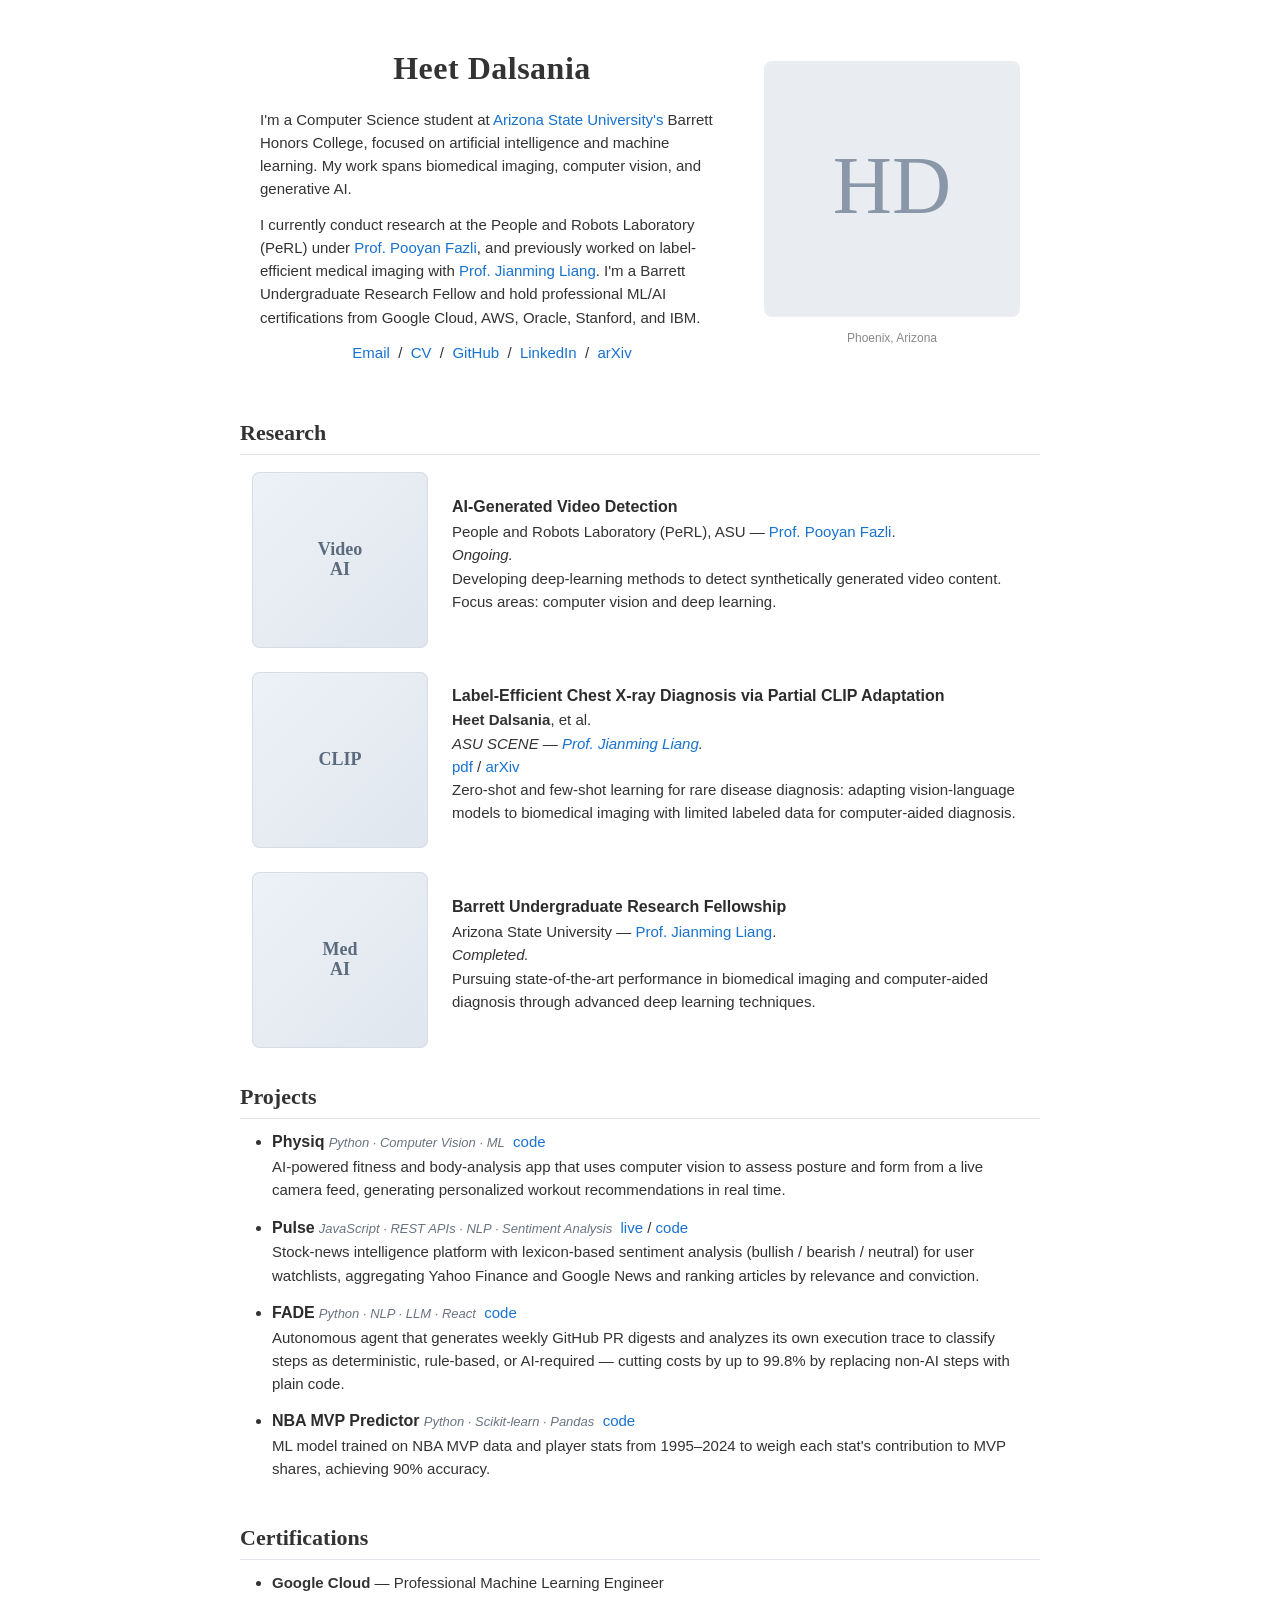
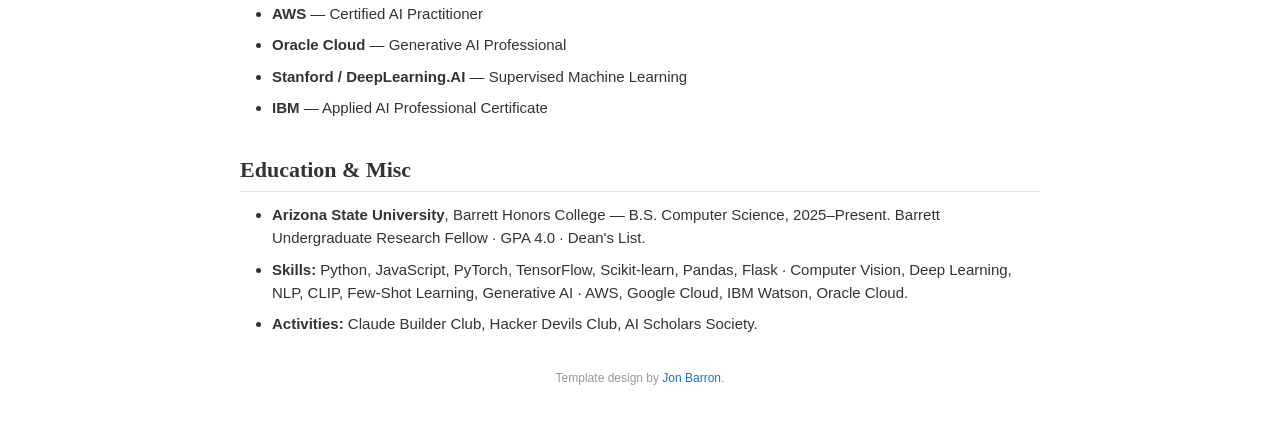
==== index.html @ e0c61b20 "Trim zero-/few-shot learning from PeRL focus areas" ====
<!DOCTYPE html>
<html lang="en">
<head>
  <meta charset="utf-8">
  <meta name="viewport" content="width=device-width, initial-scale=1">
  <title>Heet Dalsania</title>
  <meta name="description" content="Heet Dalsania — Computer Science student and AI researcher at Arizona State University (Barrett Honors College).">
  <link rel="stylesheet" href="stylesheet.css">
</head>

<body>
<table style="width:100%; max-width:800px; border:0px; border-spacing:0px; border-collapse:separate; margin-right:auto; margin-left:auto;"><tbody>
  <tr style="padding:0px">
    <td style="padding:0px">

      <table style="width:100%; border:0px; border-spacing:0px; border-collapse:separate; margin-right:auto; margin-left:auto;"><tbody>
        <tr style="padding:0px">

          <td style="padding:2.5%; width:63%; vertical-align:middle">
            <p class="name" style="text-align: center;">Heet Dalsania</p>
            <p>I'm a Computer Science student at
              <a href="https://www.asu.edu/">Arizona State University's</a> Barrett Honors College,
              focused on artificial intelligence and machine learning. My work spans biomedical
              imaging, computer vision, and generative AI.</p>
            <p>I currently conduct research at the People and Robots Laboratory (PeRL) under
              <a href="https://pooyanfazli.com/index.html">Prof. Pooyan Fazli</a>,
              and previously worked on label-efficient medical imaging with
              <a href="https://search.asu.edu/profile/1310161">Prof. Jianming Liang</a>. I'm a Barrett
              Undergraduate Research Fellow and hold professional ML/AI certifications from Google
              Cloud, AWS, Oracle, Stanford, and IBM.</p>
            <p style="text-align:center">
              <a href="mailto:heet.dalsania@gmail.com">Email</a> &nbsp;/&nbsp;
              <a href="Resume 3.2 copy.pdf">CV</a> &nbsp;/&nbsp;
              <a href="https://github.com/heetdalsania">GitHub</a> &nbsp;/&nbsp;
              <a href="https://www.linkedin.com/in/heet-dalsania-b37999283/">LinkedIn</a> &nbsp;/&nbsp;
              <a href="https://arxiv.org/search/eess?searchtype=author&amp;query=Dalsania,+H+N">arXiv</a>
            </p>
          </td>

          <td style="padding:2.5%; width:40%; max-width:40%">
            <a href="profile.jpg">
              <img style="width:100%; max-width:100%; border-radius:8px;" alt="Heet Dalsania"
                   src="profile.jpg"
                   onerror="this.onerror=null;this.src='data:image/svg+xml;utf8,&lt;svg xmlns=%22http://www.w3.org/2000/svg%22 width=%22300%22 height=%22300%22&gt;&lt;rect width=%22100%25%22 height=%22100%25%22 fill=%22%23e9edf2%22/&gt;&lt;text x=%2250%25%22 y=%2252%25%22 font-size=%2296%22 fill=%22%238a97a8%22 font-family=%22Georgia,serif%22 text-anchor=%22middle%22 dominant-baseline=%22middle%22&gt;HD&lt;/text&gt;&lt;/svg&gt;';">
            </a>
            <p style="text-align:center; font-size:12px; color:#888; margin-top:6px;">Phoenix, Arizona</p>
          </td>

        </tr>
      </tbody></table>

      <!-- ===================== RESEARCH ===================== -->
      <table style="width:100%; border:0px; border-spacing:0px; border-collapse:separate; margin-right:auto; margin-left:auto;"><tbody>
        <tr><td style="padding:20px 0px 5px 0px"><heading>Research</heading></td></tr>
      </tbody></table>

      <table style="width:100%; border:0px; border-spacing:0px; border-collapse:separate; margin-right:auto; margin-left:auto;"><tbody>

        <tr>
          <td style="padding:12px; width:25%; vertical-align:middle">
            <div class="thumb">Video<br>AI</div>
          </td>
          <td style="padding:12px; width:75%; vertical-align:middle">
            <papertitle>AI-Generated Video Detection</papertitle>
            <br>
            People and Robots Laboratory (PeRL), ASU —
            <a href="https://pooyanfazli.com/index.html">Prof. Pooyan Fazli</a>.
            <br>
            <em>Ongoing.</em>
            <p>Developing deep-learning methods to detect synthetically generated video content.
              Focus areas: computer vision and deep learning.</p>
          </td>
        </tr>

        <tr>
          <td style="padding:12px; width:25%; vertical-align:middle">
            <div class="thumb">CLIP</div>
          </td>
          <td style="padding:12px; width:75%; vertical-align:middle">
            <a href="https://arxiv.org/abs/2507.07254"><papertitle>Label-Efficient Chest X-ray Diagnosis via Partial CLIP Adaptation</papertitle></a>
            <br>
            <strong>Heet Dalsania</strong>, et al.
            <br>
            <em>ASU SCENE — <a href="https://search.asu.edu/profile/1310161">Prof. Jianming Liang</a>.</em>
            <br>
            <a href="https://arxiv.org/pdf/2507.07254">pdf</a> /
            <a href="https://arxiv.org/abs/2507.07254">arXiv</a>
            <p>Zero-shot and few-shot learning for rare disease diagnosis: adapting vision-language
              models to biomedical imaging with limited labeled data for computer-aided diagnosis.</p>
          </td>
        </tr>

        <tr>
          <td style="padding:12px; width:25%; vertical-align:middle">
            <div class="thumb">Med<br>AI</div>
          </td>
          <td style="padding:12px; width:75%; vertical-align:middle">
            <papertitle>Barrett Undergraduate Research Fellowship</papertitle>
            <br>
            Arizona State University —
            <a href="https://search.asu.edu/profile/1310161">Prof. Jianming Liang</a>.
            <br>
            <em>Completed.</em>
            <p>Pursuing state-of-the-art performance in biomedical imaging and computer-aided
              diagnosis through advanced deep learning techniques.</p>
          </td>
        </tr>

      </tbody></table>

      <!-- ===================== PROJECTS ===================== -->
      <table style="width:100%; border:0px; border-spacing:0px; border-collapse:separate; margin-right:auto; margin-left:auto;"><tbody>
        <tr><td style="padding:20px 0px 5px 0px"><heading>Projects</heading></td></tr>
      </tbody></table>

      <table style="width:100%; border:0px; border-spacing:0px; border-collapse:separate; margin-right:auto; margin-left:auto;"><tbody>
        <tr><td style="padding:6px 12px">
          <ul class="projects">
            <li>
              <a href="https://github.com/heetdalsania/physiq"><papertitle>Physiq</papertitle></a>
              <span class="stack">Python · Computer Vision · ML</span>
              &nbsp;<a href="https://github.com/heetdalsania/physiq">code</a>
              <br>AI-powered fitness and body-analysis app that uses computer vision to assess posture
              and form from a live camera feed, generating personalized workout recommendations in real time.
            </li>
            <li>
              <a href="https://nxttixor.vercel.app/"><papertitle>Pulse</papertitle></a>
              <span class="stack">JavaScript · REST APIs · NLP · Sentiment Analysis</span>
              &nbsp;<a href="https://nxttixor.vercel.app/">live</a> / <a href="https://github.com/heetdalsania/StockNewsWeb">code</a>
              <br>Stock-news intelligence platform with lexicon-based sentiment analysis (bullish / bearish /
              neutral) for user watchlists, aggregating Yahoo Finance and Google News and ranking articles
              by relevance and conviction.
            </li>
            <li>
              <a href="https://github.com/heetdalsania/FADE"><papertitle>FADE</papertitle></a>
              <span class="stack">Python · NLP · LLM · React</span>
              &nbsp;<a href="https://github.com/heetdalsania/FADE">code</a>
              <br>Autonomous agent that generates weekly GitHub PR digests and analyzes its own execution
              trace to classify steps as deterministic, rule-based, or AI-required — cutting costs by up to
              99.8% by replacing non-AI steps with plain code.
            </li>
            <li>
              <a href="https://github.com/heetdalsania/ML-MVP-Prediction"><papertitle>NBA MVP Predictor</papertitle></a>
              <span class="stack">Python · Scikit-learn · Pandas</span>
              &nbsp;<a href="https://github.com/heetdalsania/ML-MVP-Prediction">code</a>
              <br>ML model trained on NBA MVP data and player stats from 1995–2024 to weigh each stat's
              contribution to MVP shares, achieving 90% accuracy.
            </li>
          </ul>
        </td></tr>
      </tbody></table>

      <!-- ===================== CERTIFICATIONS ===================== -->
      <table style="width:100%; border:0px; border-spacing:0px; border-collapse:separate; margin-right:auto; margin-left:auto;"><tbody>
        <tr><td style="padding:20px 0px 5px 0px"><heading>Certifications</heading></td></tr>
      </tbody></table>

      <table style="width:100%; border:0px; border-spacing:0px; border-collapse:separate; margin-right:auto; margin-left:auto;"><tbody>
        <tr><td style="padding:6px 12px">
          <ul>
            <li><strong>Google Cloud</strong> — Professional Machine Learning Engineer</li>
            <li><strong>AWS</strong> — Certified AI Practitioner</li>
            <li><strong>Oracle Cloud</strong> — Generative AI Professional</li>
            <li><strong>Stanford / DeepLearning.AI</strong> — Supervised Machine Learning</li>
            <li><strong>IBM</strong> — Applied AI Professional Certificate</li>
          </ul>
        </td></tr>
      </tbody></table>

      <!-- ===================== MISC ===================== -->
      <table style="width:100%; border:0px; border-spacing:0px; border-collapse:separate; margin-right:auto; margin-left:auto;"><tbody>
        <tr><td style="padding:20px 0px 5px 0px"><heading>Education &amp; Misc</heading></td></tr>
      </tbody></table>

      <table style="width:100%; border:0px; border-spacing:0px; border-collapse:separate; margin-right:auto; margin-left:auto;"><tbody>
        <tr><td style="padding:6px 12px">
          <ul>
            <li><strong>Arizona State University</strong>, Barrett Honors College — B.S. Computer Science, 2025–Present.
              Barrett Undergraduate Research Fellow · GPA 4.0 · Dean's List.</li>
            <li><strong>Skills:</strong> Python, JavaScript, PyTorch, TensorFlow, Scikit-learn, Pandas,
              Flask · Computer Vision, Deep Learning, NLP, CLIP, Few-Shot Learning, Generative AI ·
              AWS, Google Cloud, IBM Watson, Oracle Cloud.</li>
            <li><strong>Activities:</strong> Claude Builder Club, Hacker Devils Club, AI Scholars Society.</li>
          </ul>
        </td></tr>
      </tbody></table>

      <table style="width:100%; border:0px; border-spacing:0px; border-collapse:separate; margin-right:auto; margin-left:auto;"><tbody>
        <tr><td style="padding:20px 0px; text-align:center; font-size:12px; color:#999;">
          Template design by <a href="https://jonbarron.info/">Jon Barron</a>.
        </td></tr>
      </tbody></table>

    </td>
  </tr>
</tbody></table>
</body>
</html>
---- stylesheet.css ----
body {
  color: #333;
  font-family: 'Lato', 'Helvetica Neue', Helvetica, Arial, sans-serif;
  font-size: 15px;
  line-height: 1.55;
  background-color: #ffffff;
  margin: 24px 12px;
}

a {
  color: #1772d0;
  text-decoration: none;
}
a:hover,
a:focus {
  color: #f09228;
  text-decoration: none;
}

p { margin: 0 0 12px 0; }

.name {
  font-family: 'Georgia', serif;
  font-size: 32px;
  font-weight: 600;
  letter-spacing: 0.5px;
  margin: 0 0 14px 0;
}

heading {
  font-family: 'Georgia', serif;
  font-size: 22px;
  font-weight: 600;
  border-bottom: 1px solid #e2e6ea;
  display: block;
  padding-bottom: 4px;
}

papertitle {
  font-size: 16px;
  font-weight: 700;
  color: #2c2c2c;
}

.thumb {
  width: 100%;
  aspect-ratio: 1 / 1;
  display: flex;
  align-items: center;
  justify-content: center;
  text-align: center;
  border-radius: 8px;
  background: linear-gradient(135deg, #eef2f7, #dfe6ee);
  color: #5b6b7d;
  font-family: 'Georgia', serif;
  font-size: 18px;
  font-weight: 700;
  line-height: 1.1;
  box-shadow: inset 0 0 0 1px #d6dde5;
}

ul { margin: 0; padding-left: 20px; }
li { margin-bottom: 8px; }

.projects li { margin-bottom: 14px; }
.stack {
  font-style: italic;
  color: #6a7480;
  font-size: 13px;
}

@media (max-width: 620px) {
  .name { font-size: 26px; }
}
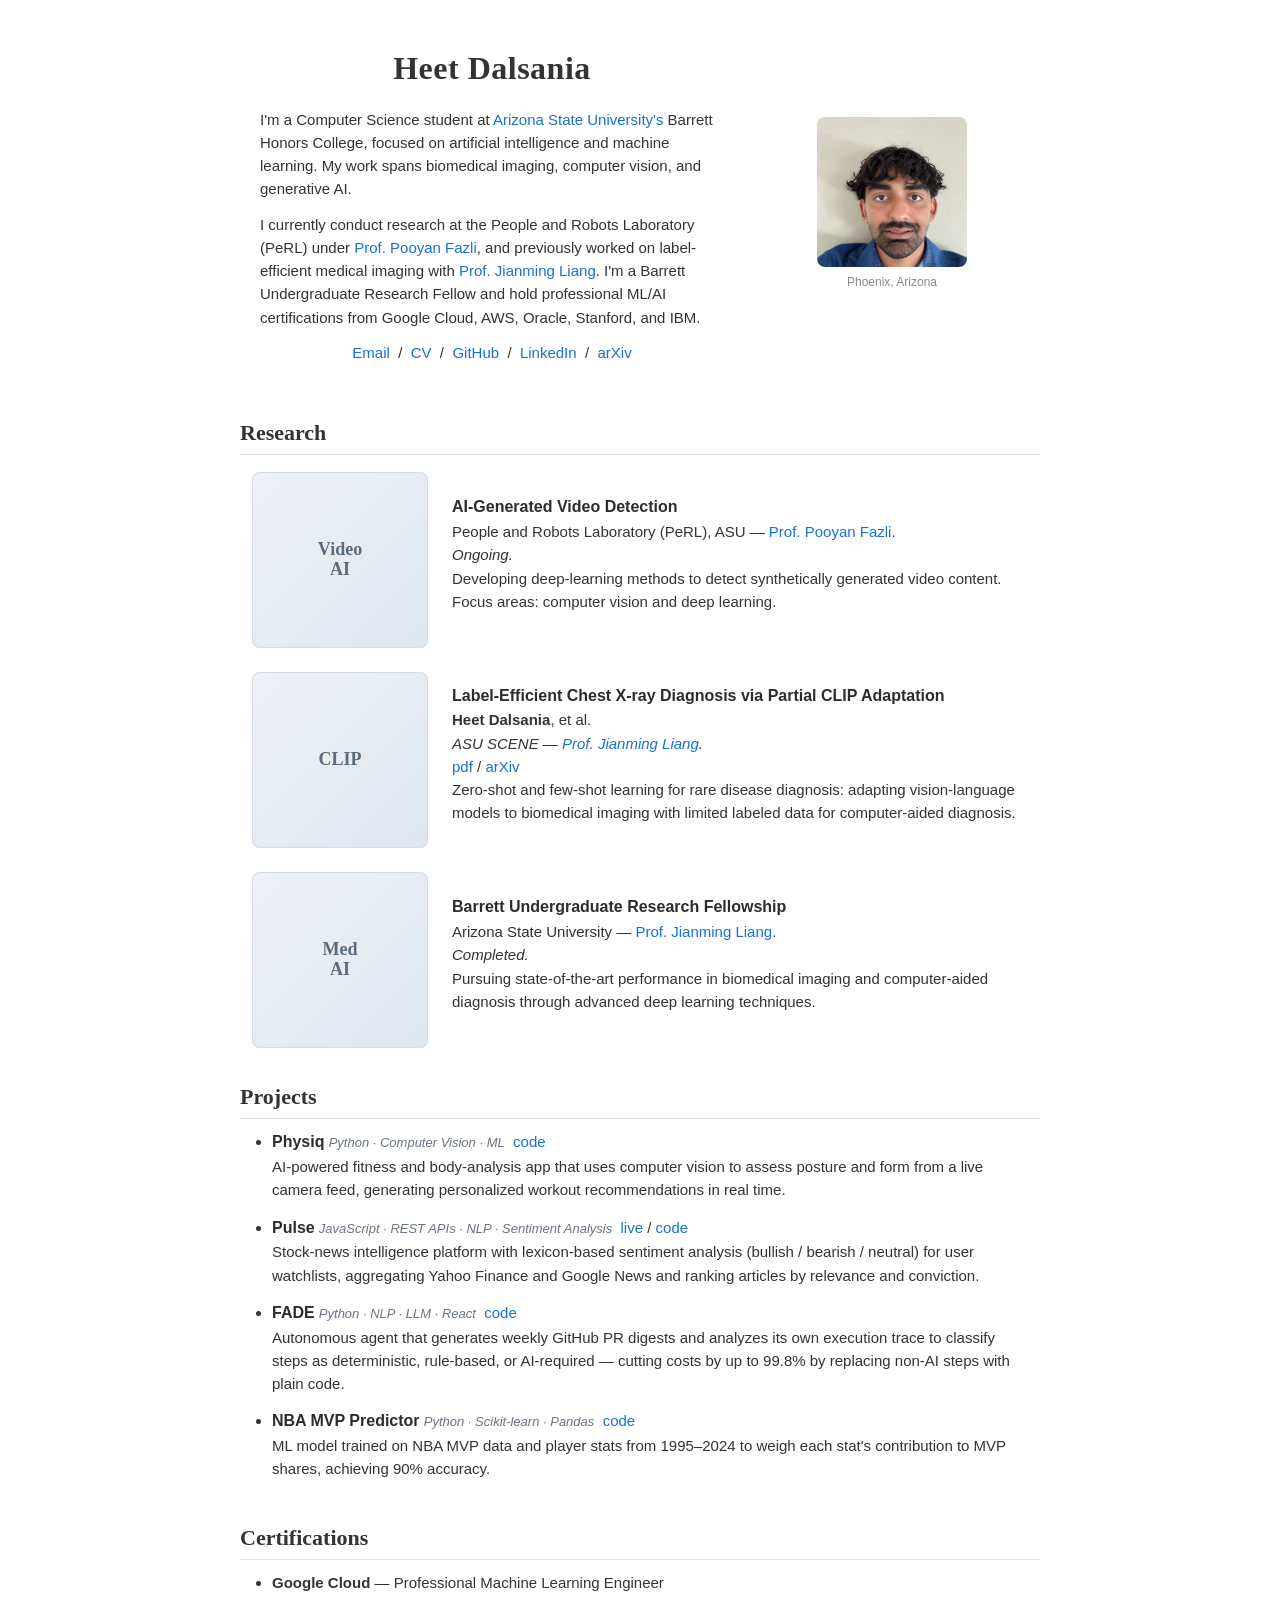
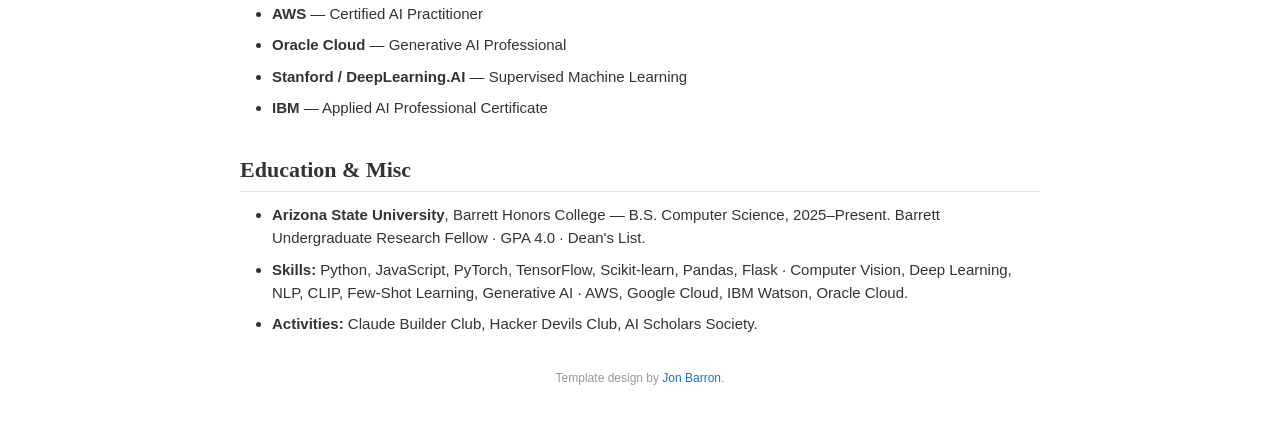
==== commit 0a3fec3f: "Make profile photo a smaller fixed 150px square" ====
--- a/index.html
+++ b/index.html
@@ -30,7 +30,7 @@
               Cloud, AWS, Oracle, Stanford, and IBM.</p>
             <p style="text-align:center">
               <a href="mailto:heet.dalsania@gmail.com">Email</a> &nbsp;/&nbsp;
-              <a href="Resume 3.2 copy.pdf">CV</a> &nbsp;/&nbsp;
+              <a href="resume.pdf">CV</a> &nbsp;/&nbsp;
               <a href="https://github.com/heetdalsania">GitHub</a> &nbsp;/&nbsp;
               <a href="https://www.linkedin.com/in/heet-dalsania-b37999283/">LinkedIn</a> &nbsp;/&nbsp;
               <a href="https://arxiv.org/search/eess?searchtype=author&amp;query=Dalsania,+H+N">arXiv</a>
@@ -39,7 +39,7 @@
 
           <td style="padding:2.5%; width:40%; max-width:40%">
             <a href="profile.jpg">
-              <img style="width:100%; max-width:100%; border-radius:8px;" alt="Heet Dalsania"
+              <img style="width:150px; height:150px; max-width:100%; object-fit:cover; border-radius:8px; display:block; margin:0 auto;" alt="Heet Dalsania"
                    src="profile.jpg"
                    onerror="this.onerror=null;this.src='data:image/svg+xml;utf8,&lt;svg xmlns=%22http://www.w3.org/2000/svg%22 width=%22300%22 height=%22300%22&gt;&lt;rect width=%22100%25%22 height=%22100%25%22 fill=%22%23e9edf2%22/&gt;&lt;text x=%2250%25%22 y=%2252%25%22 font-size=%2296%22 fill=%22%238a97a8%22 font-family=%22Georgia,serif%22 text-anchor=%22middle%22 dominant-baseline=%22middle%22&gt;HD&lt;/text&gt;&lt;/svg&gt;';">
             </a>
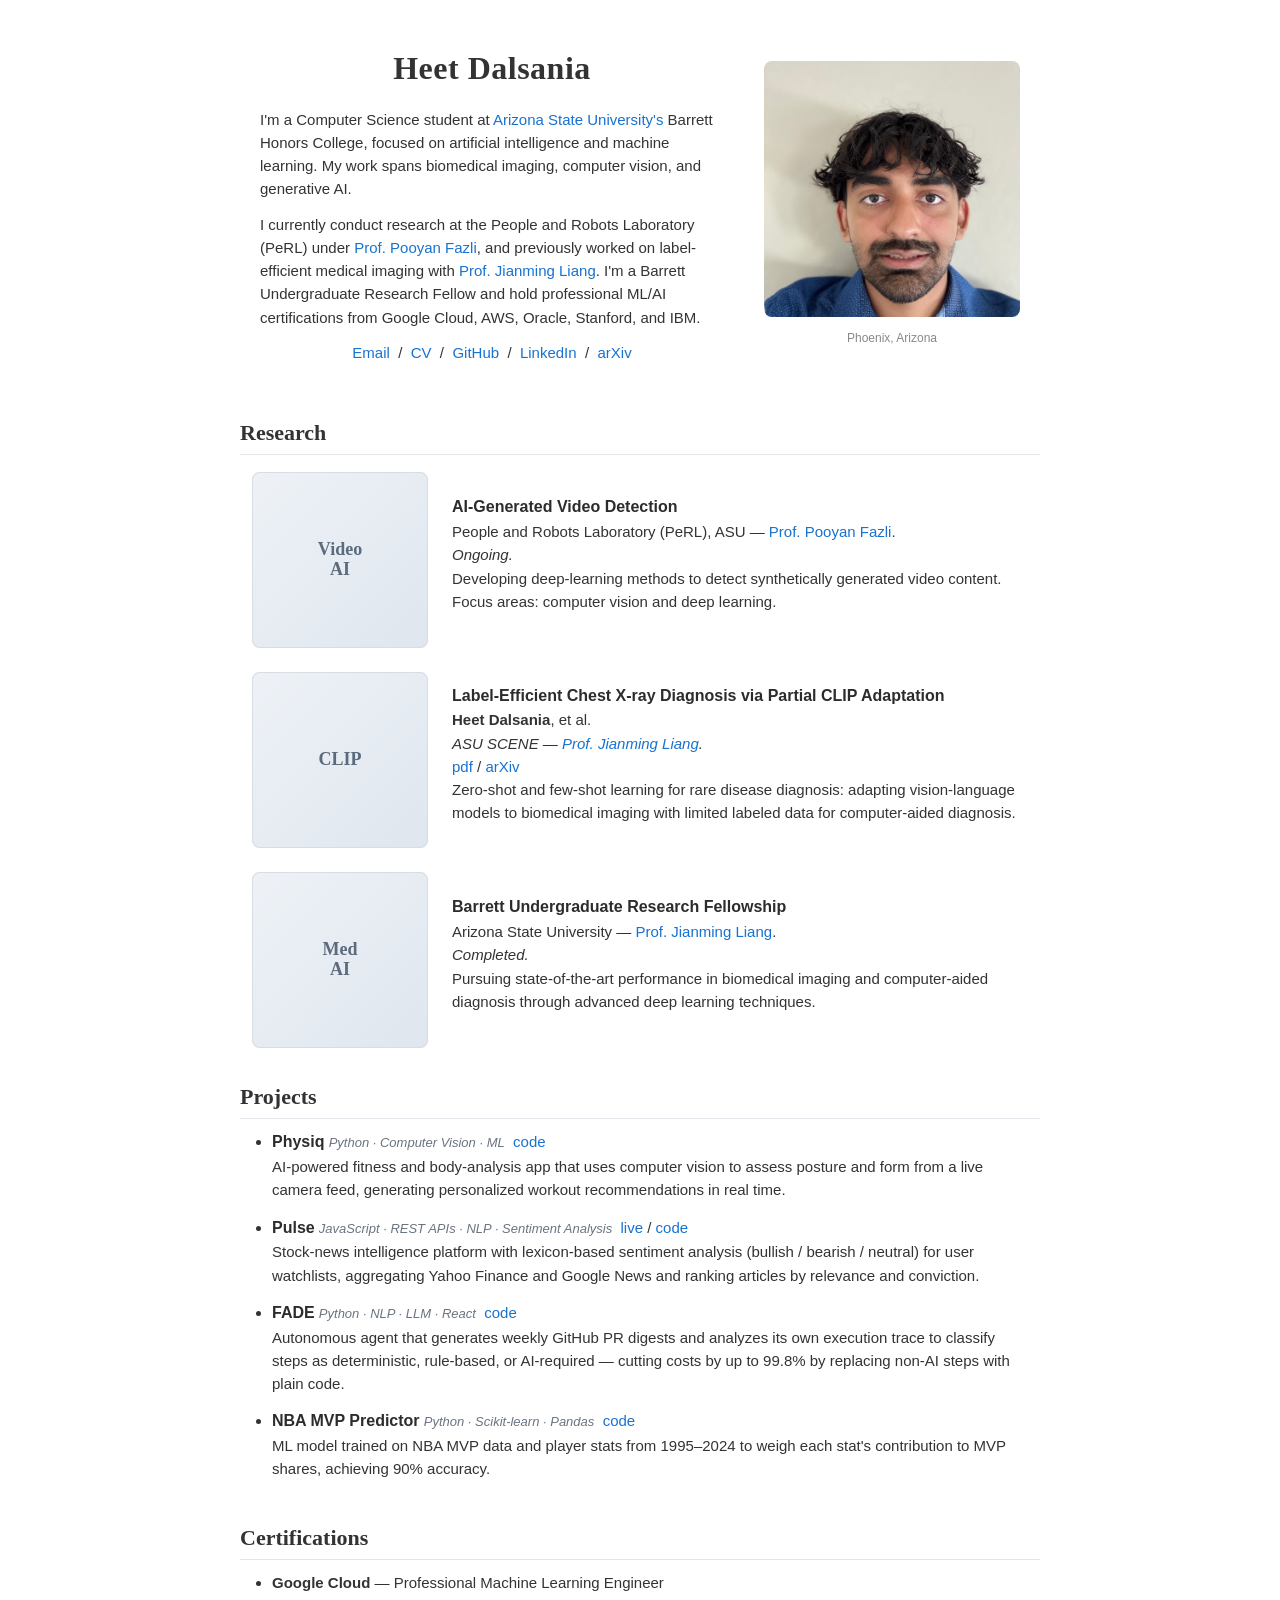
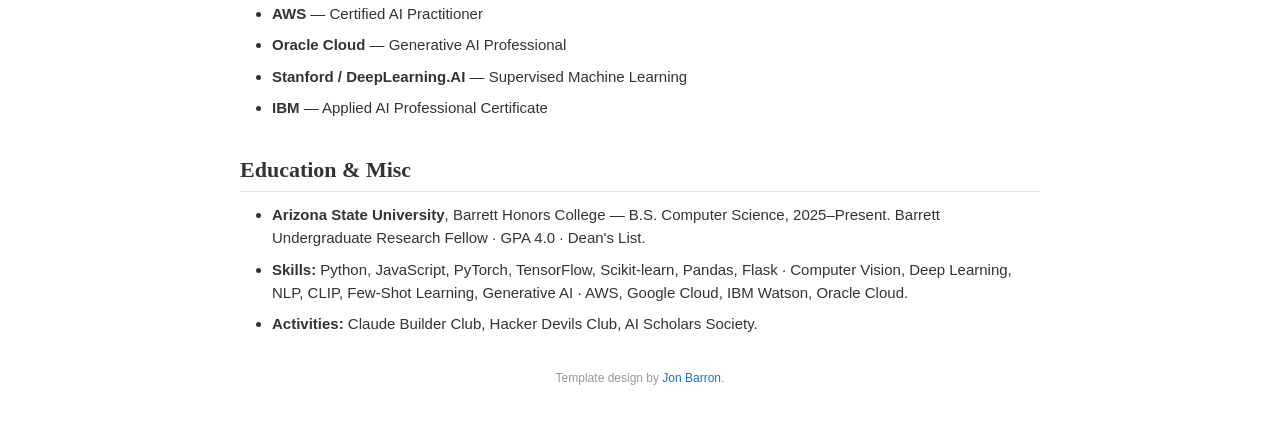
==== commit a8ccda81: "Revert "Make profile photo a smaller fixed 150px square" This reverts commit 0a3fec3fa19553e9d3b44a7" ====
--- a/index.html
+++ b/index.html
@@ -39,7 +39,7 @@
 
           <td style="padding:2.5%; width:40%; max-width:40%">
             <a href="profile.jpg">
-              <img style="width:150px; height:150px; max-width:100%; object-fit:cover; border-radius:8px; display:block; margin:0 auto;" alt="Heet Dalsania"
+              <img style="width:100%; max-width:100%; border-radius:8px;" alt="Heet Dalsania"
                    src="profile.jpg"
                    onerror="this.onerror=null;this.src='data:image/svg+xml;utf8,&lt;svg xmlns=%22http://www.w3.org/2000/svg%22 width=%22300%22 height=%22300%22&gt;&lt;rect width=%22100%25%22 height=%22100%25%22 fill=%22%23e9edf2%22/&gt;&lt;text x=%2250%25%22 y=%2252%25%22 font-size=%2296%22 fill=%22%238a97a8%22 font-family=%22Georgia,serif%22 text-anchor=%22middle%22 dominant-baseline=%22middle%22&gt;HD&lt;/text&gt;&lt;/svg&gt;';">
             </a>
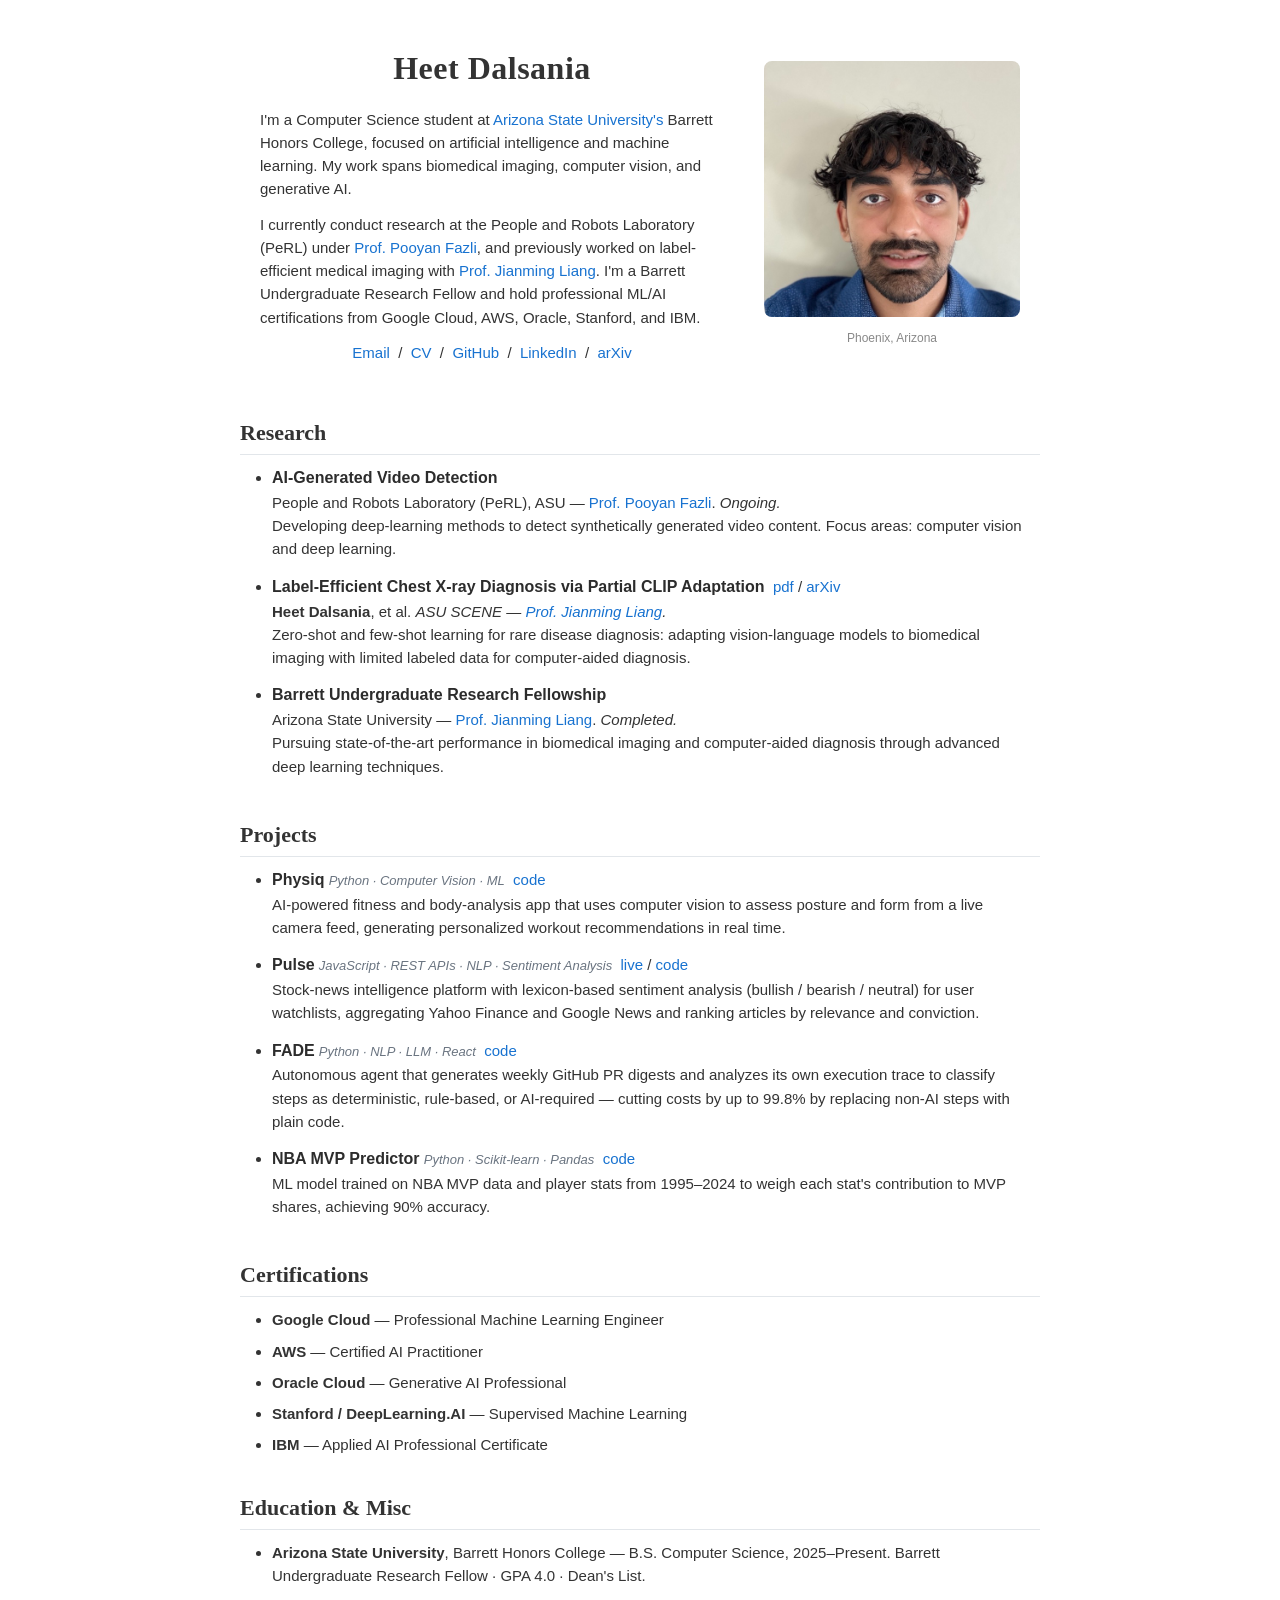
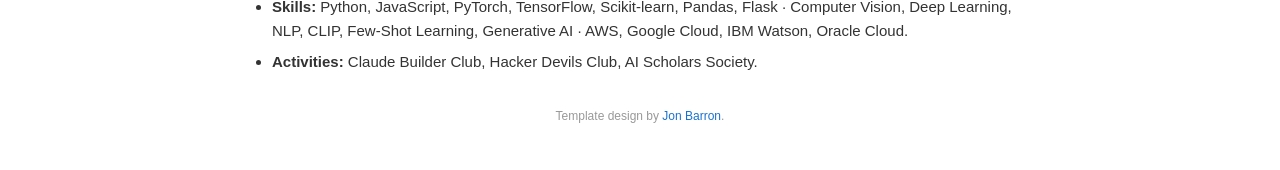
==== commit 29edc40c: "Organize Research section without image boxes" ====
--- a/index.html
+++ b/index.html
@@ -55,57 +55,26 @@
       </tbody></table>
 
       <table style="width:100%; border:0px; border-spacing:0px; border-collapse:separate; margin-right:auto; margin-left:auto;"><tbody>
-
-        <tr>
-          <td style="padding:12px; width:25%; vertical-align:middle">
-            <div class="thumb">Video<br>AI</div>
-          </td>
-          <td style="padding:12px; width:75%; vertical-align:middle">
-            <papertitle>AI-Generated Video Detection</papertitle>
-            <br>
-            People and Robots Laboratory (PeRL), ASU —
-            <a href="https://pooyanfazli.com/index.html">Prof. Pooyan Fazli</a>.
-            <br>
-            <em>Ongoing.</em>
-            <p>Developing deep-learning methods to detect synthetically generated video content.
-              Focus areas: computer vision and deep learning.</p>
-          </td>
-        </tr>
-
-        <tr>
-          <td style="padding:12px; width:25%; vertical-align:middle">
-            <div class="thumb">CLIP</div>
-          </td>
-          <td style="padding:12px; width:75%; vertical-align:middle">
-            <a href="https://arxiv.org/abs/2507.07254"><papertitle>Label-Efficient Chest X-ray Diagnosis via Partial CLIP Adaptation</papertitle></a>
-            <br>
-            <strong>Heet Dalsania</strong>, et al.
-            <br>
-            <em>ASU SCENE — <a href="https://search.asu.edu/profile/1310161">Prof. Jianming Liang</a>.</em>
-            <br>
-            <a href="https://arxiv.org/pdf/2507.07254">pdf</a> /
-            <a href="https://arxiv.org/abs/2507.07254">arXiv</a>
-            <p>Zero-shot and few-shot learning for rare disease diagnosis: adapting vision-language
-              models to biomedical imaging with limited labeled data for computer-aided diagnosis.</p>
-          </td>
-        </tr>
-
-        <tr>
-          <td style="padding:12px; width:25%; vertical-align:middle">
-            <div class="thumb">Med<br>AI</div>
-          </td>
-          <td style="padding:12px; width:75%; vertical-align:middle">
-            <papertitle>Barrett Undergraduate Research Fellowship</papertitle>
-            <br>
-            Arizona State University —
-            <a href="https://search.asu.edu/profile/1310161">Prof. Jianming Liang</a>.
-            <br>
-            <em>Completed.</em>
-            <p>Pursuing state-of-the-art performance in biomedical imaging and computer-aided
-              diagnosis through advanced deep learning techniques.</p>
-          </td>
-        </tr>
-
+        <tr><td style="padding:6px 12px">
+          <ul class="projects">
+            <li>
+              <papertitle>AI-Generated Video Detection</papertitle>
+              <br>People and Robots Laboratory (PeRL), ASU — <a href="https://pooyanfazli.com/index.html">Prof. Pooyan Fazli</a>. <em>Ongoing.</em>
+              <br>Developing deep-learning methods to detect synthetically generated video content. Focus areas: computer vision and deep learning.
+            </li>
+            <li>
+              <a href="https://arxiv.org/abs/2507.07254"><papertitle>Label-Efficient Chest X-ray Diagnosis via Partial CLIP Adaptation</papertitle></a>
+              &nbsp;<a href="https://arxiv.org/pdf/2507.07254">pdf</a> / <a href="https://arxiv.org/abs/2507.07254">arXiv</a>
+              <br><strong>Heet Dalsania</strong>, et al. <em>ASU SCENE — <a href="https://search.asu.edu/profile/1310161">Prof. Jianming Liang</a>.</em>
+              <br>Zero-shot and few-shot learning for rare disease diagnosis: adapting vision-language models to biomedical imaging with limited labeled data for computer-aided diagnosis.
+            </li>
+            <li>
+              <papertitle>Barrett Undergraduate Research Fellowship</papertitle>
+              <br>Arizona State University — <a href="https://search.asu.edu/profile/1310161">Prof. Jianming Liang</a>. <em>Completed.</em>
+              <br>Pursuing state-of-the-art performance in biomedical imaging and computer-aided diagnosis through advanced deep learning techniques.
+            </li>
+          </ul>
+        </td></tr>
       </tbody></table>
 
       <!-- ===================== PROJECTS ===================== -->
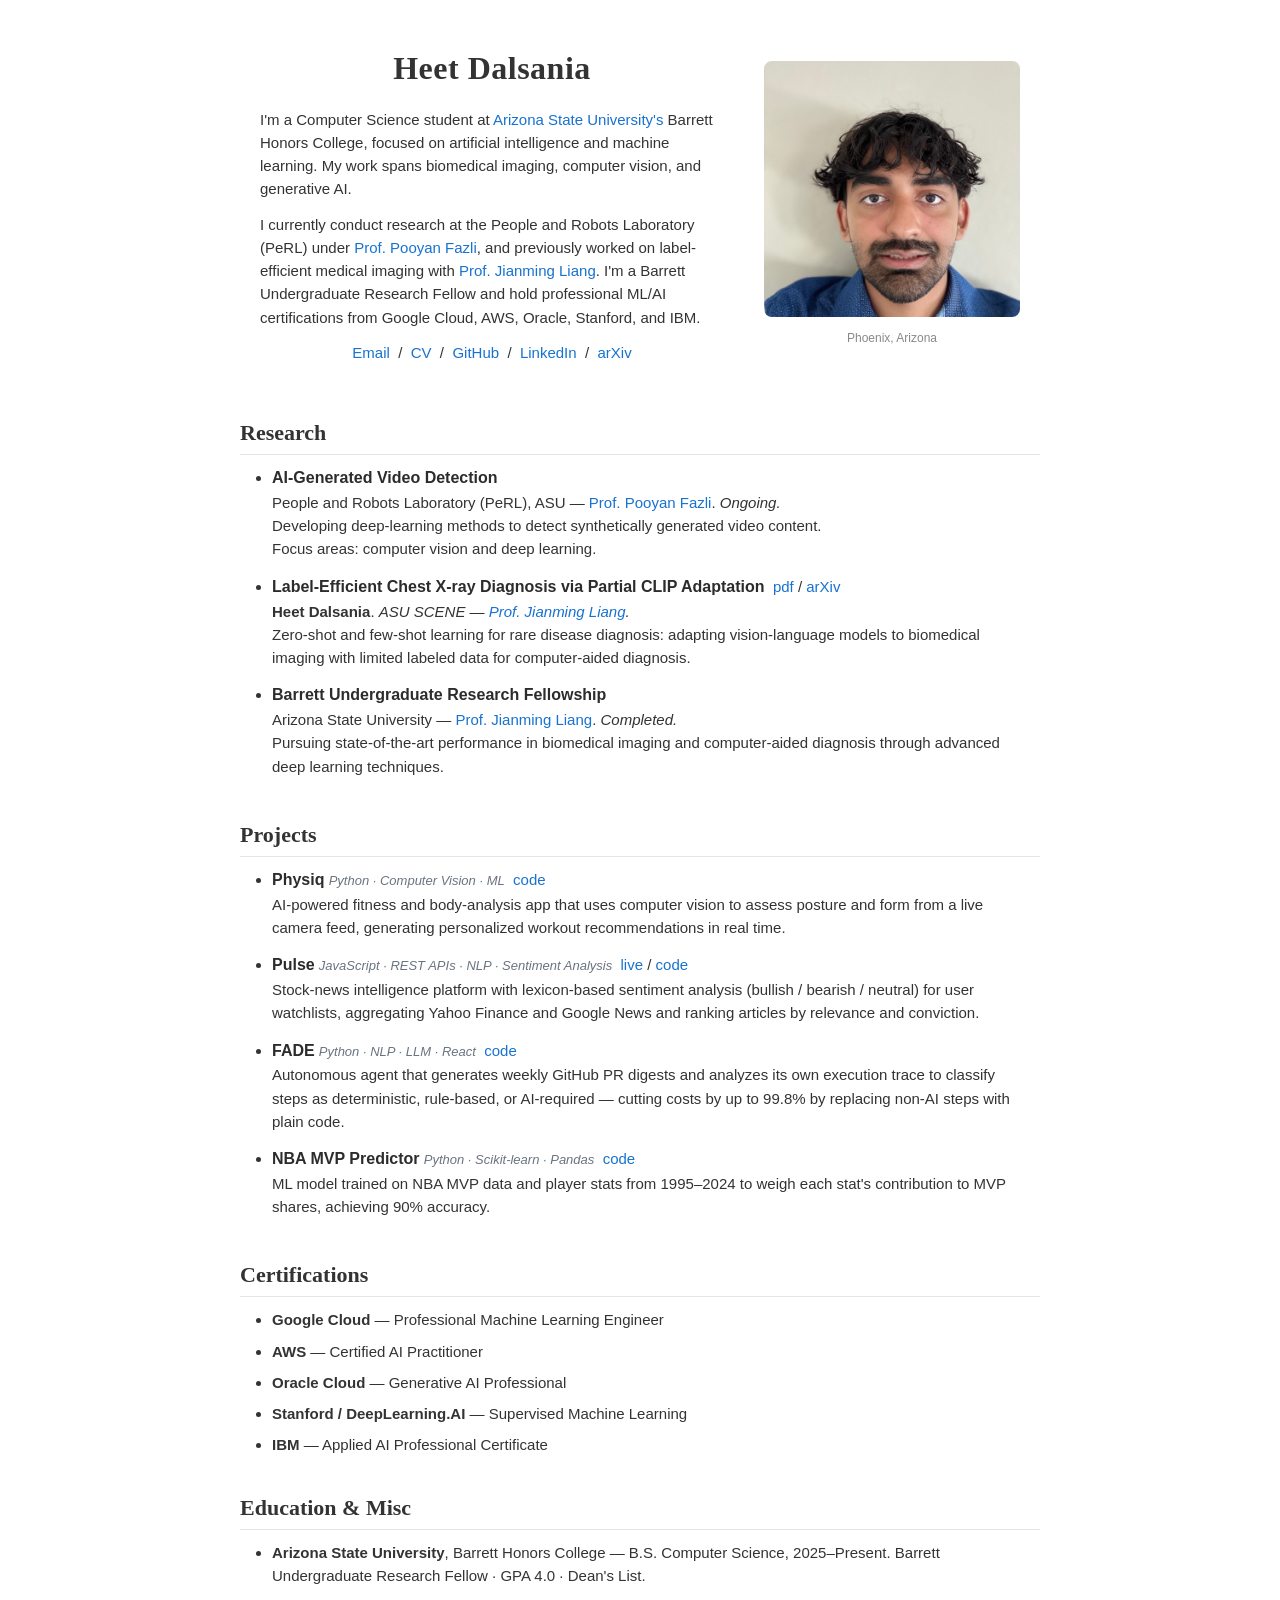
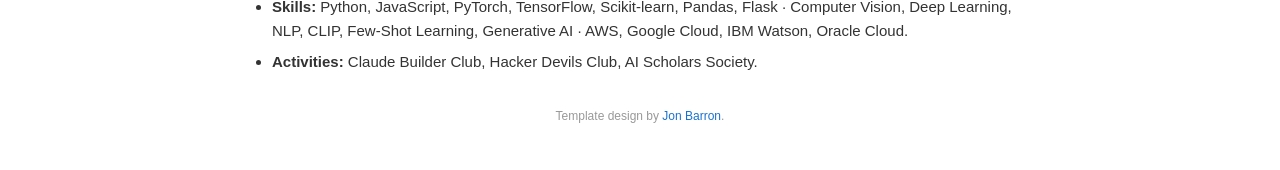
==== commit d1f5f264: "Refine Research bullet points format" ====
--- a/index.html
+++ b/index.html
@@ -60,12 +60,12 @@
             <li>
               <papertitle>AI-Generated Video Detection</papertitle>
               <br>People and Robots Laboratory (PeRL), ASU — <a href="https://pooyanfazli.com/index.html">Prof. Pooyan Fazli</a>. <em>Ongoing.</em>
-              <br>Developing deep-learning methods to detect synthetically generated video content. Focus areas: computer vision and deep learning.
+              <br>Developing deep-learning methods to detect synthetically generated video content.<br>Focus areas: computer vision and deep learning.
             </li>
             <li>
               <a href="https://arxiv.org/abs/2507.07254"><papertitle>Label-Efficient Chest X-ray Diagnosis via Partial CLIP Adaptation</papertitle></a>
               &nbsp;<a href="https://arxiv.org/pdf/2507.07254">pdf</a> / <a href="https://arxiv.org/abs/2507.07254">arXiv</a>
-              <br><strong>Heet Dalsania</strong>, et al. <em>ASU SCENE — <a href="https://search.asu.edu/profile/1310161">Prof. Jianming Liang</a>.</em>
+              <br><strong>Heet Dalsania</strong>. <em>ASU SCENE — <a href="https://search.asu.edu/profile/1310161">Prof. Jianming Liang</a>.</em>
               <br>Zero-shot and few-shot learning for rare disease diagnosis: adapting vision-language models to biomedical imaging with limited labeled data for computer-aided diagnosis.
             </li>
             <li>
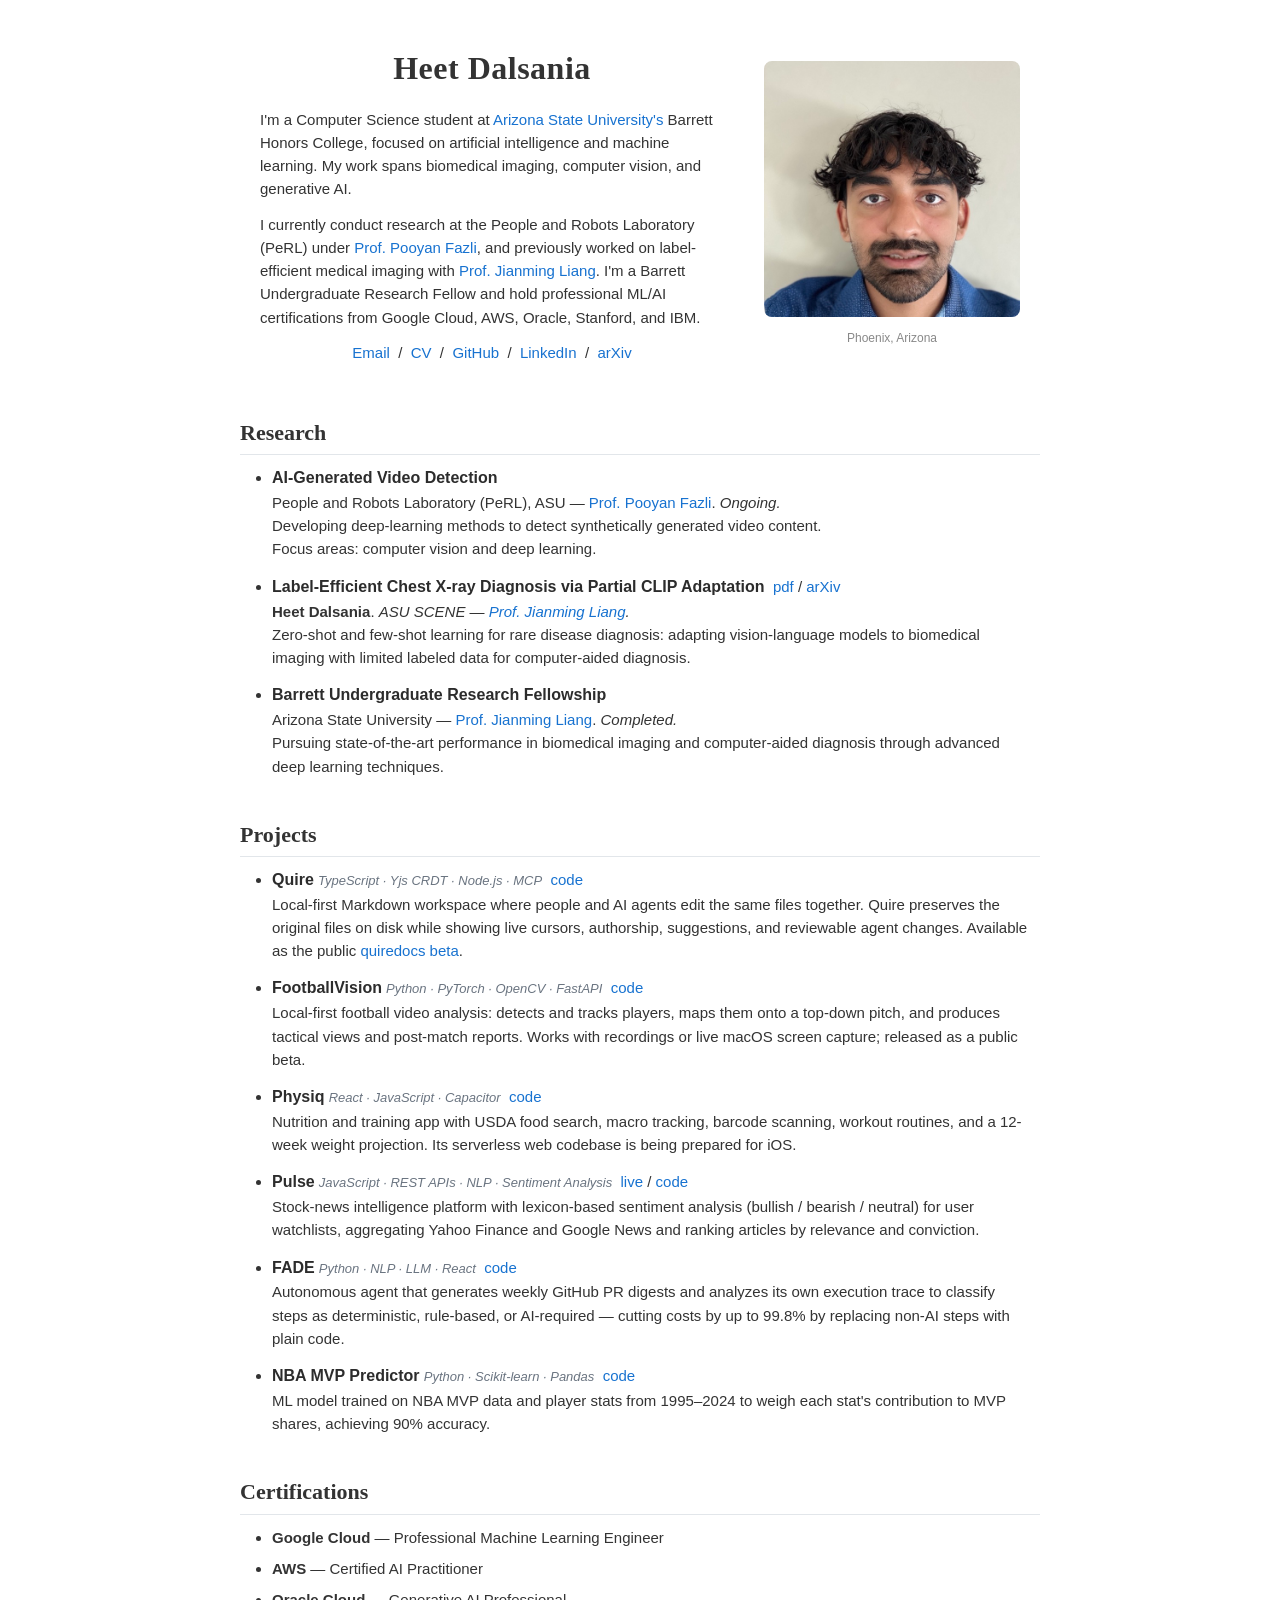
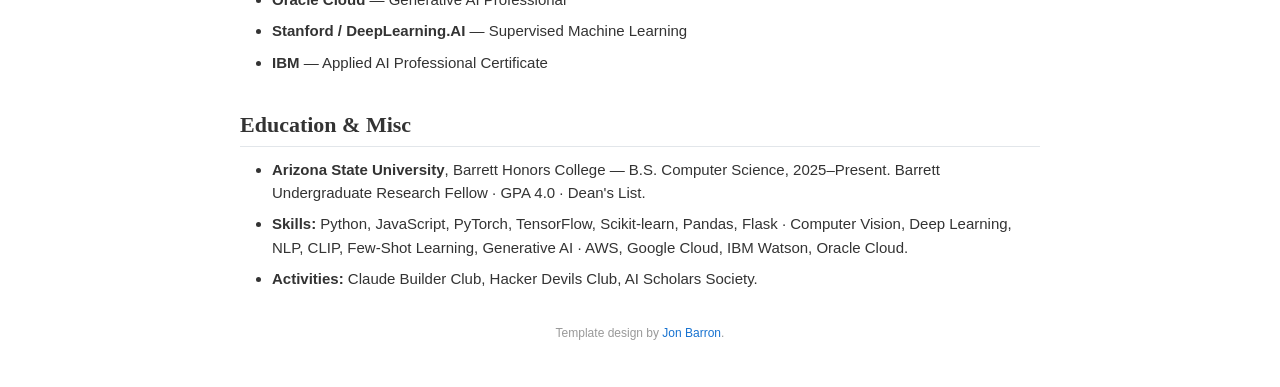
==== commit e94e9934: "Add Quire and FootballVision to projects" ====
--- a/index.html
+++ b/index.html
@@ -86,11 +86,29 @@
         <tr><td style="padding:6px 12px">
           <ul class="projects">
             <li>
+              <a href="https://github.com/heetdalsania/quire"><papertitle>Quire</papertitle></a>
+              <span class="stack">TypeScript · Yjs CRDT · Node.js · MCP</span>
+              &nbsp;<a href="https://github.com/heetdalsania/quire">code</a>
+              <br>Local-first Markdown workspace where people and AI agents edit the same files
+              together. Quire preserves the original files on disk while showing live cursors,
+              authorship, suggestions, and reviewable agent changes. Available as the public
+              <a href="https://www.npmjs.com/package/quiredocs">quiredocs beta</a>.
+            </li>
+            <li>
+              <a href="https://github.com/heetdalsania/FootballVision"><papertitle>FootballVision</papertitle></a>
+              <span class="stack">Python · PyTorch · OpenCV · FastAPI</span>
+              &nbsp;<a href="https://github.com/heetdalsania/FootballVision">code</a>
+              <br>Local-first football video analysis: detects and tracks players, maps them
+              onto a top-down pitch, and produces tactical views and post-match reports.
+              Works with recordings or live macOS screen capture; released as a public beta.
+            </li>
+            <li>
               <a href="https://github.com/heetdalsania/physiq"><papertitle>Physiq</papertitle></a>
-              <span class="stack">Python · Computer Vision · ML</span>
+              <span class="stack">React · JavaScript · Capacitor</span>
               &nbsp;<a href="https://github.com/heetdalsania/physiq">code</a>
-              <br>AI-powered fitness and body-analysis app that uses computer vision to assess posture
-              and form from a live camera feed, generating personalized workout recommendations in real time.
+              <br>Nutrition and training app with USDA food search, macro tracking, barcode scanning,
+              workout routines, and a 12-week weight projection. Its serverless web codebase is
+              being prepared for iOS.
             </li>
             <li>
               <a href="https://nxttixor.vercel.app/"><papertitle>Pulse</papertitle></a>
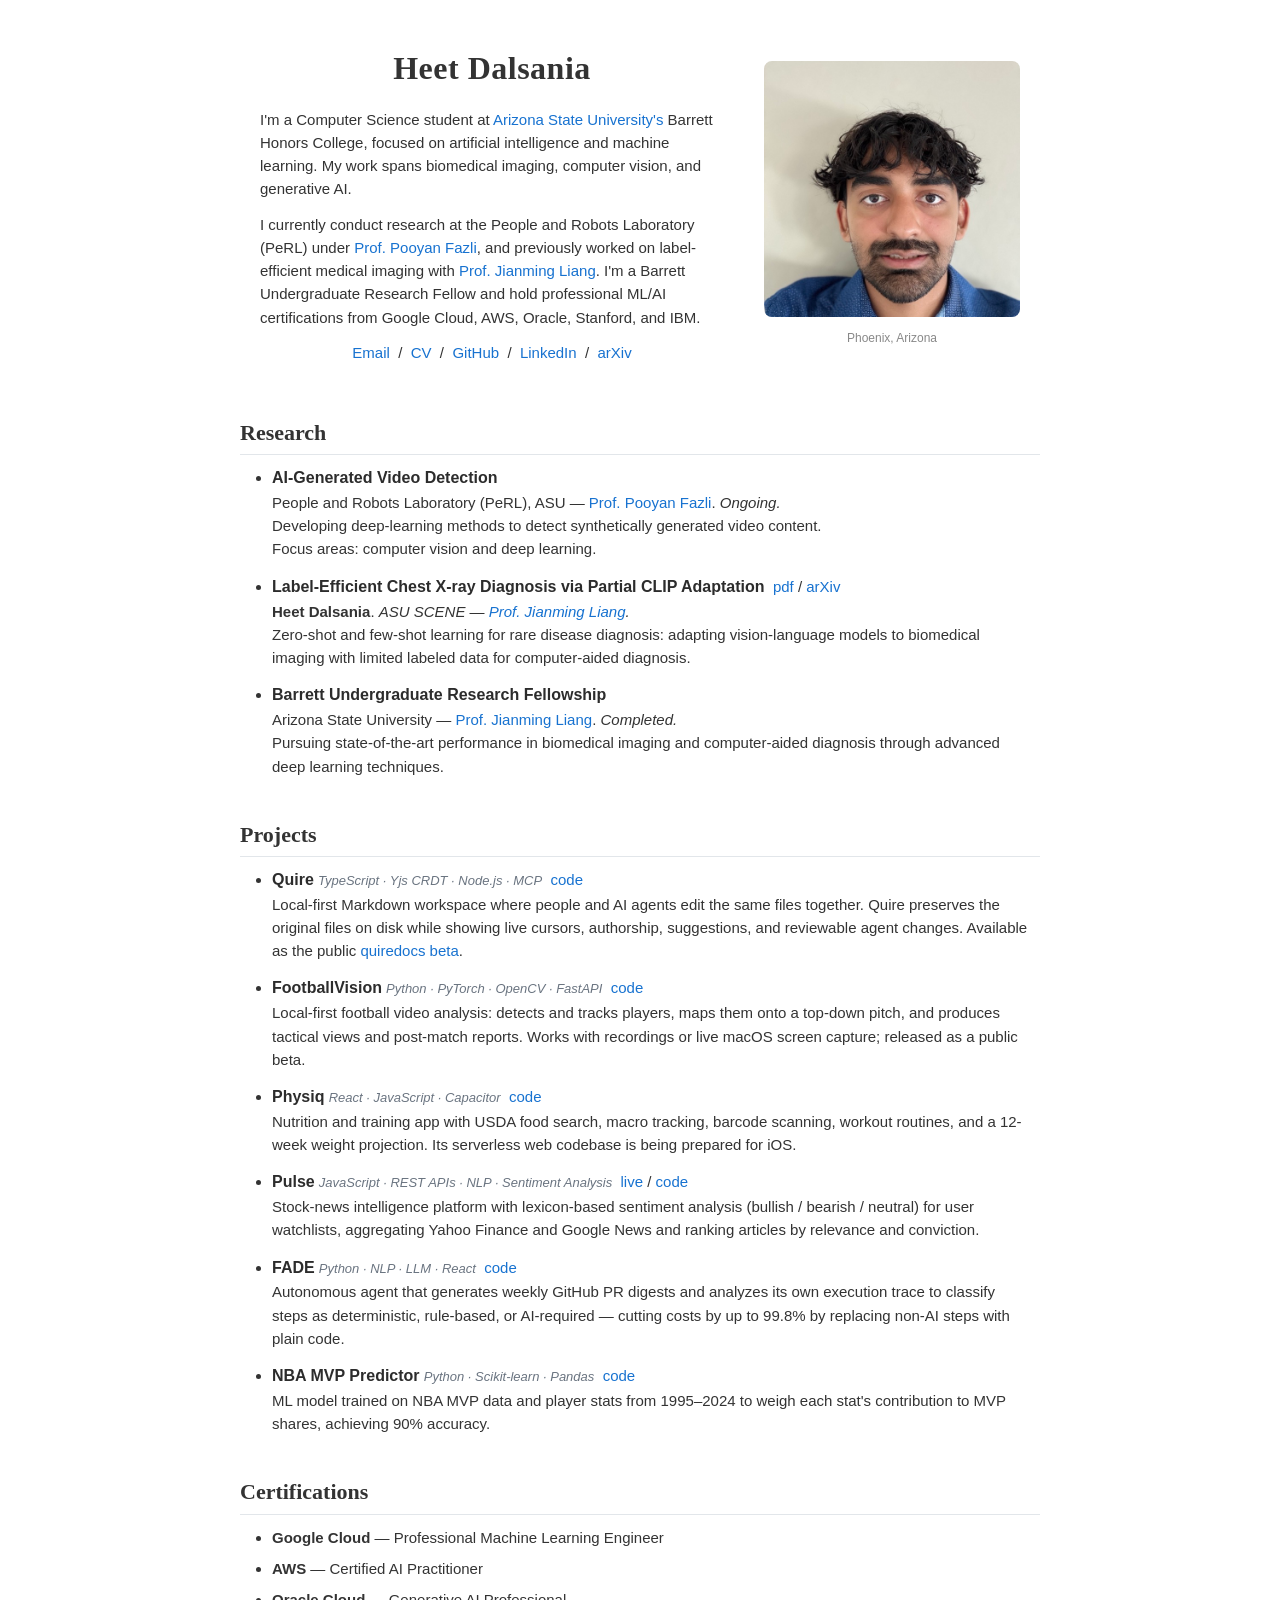
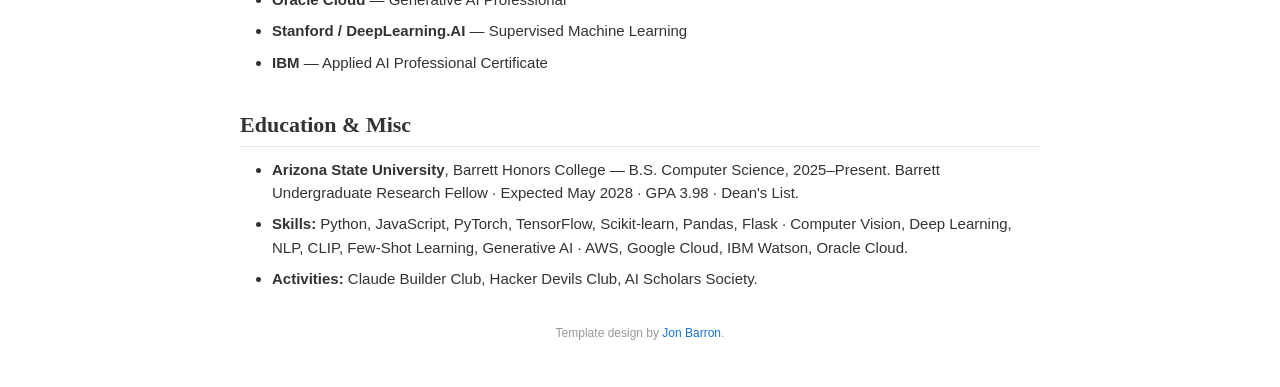
==== commit df1ac9d3: "Refresh public CV for October 2026" ====
--- a/index.html
+++ b/index.html
@@ -29,7 +29,7 @@
               Undergraduate Research Fellow and hold professional ML/AI certifications from Google
               Cloud, AWS, Oracle, Stanford, and IBM.</p>
             <p style="text-align:center">
-              <a href="mailto:heet.dalsania@gmail.com">Email</a> &nbsp;/&nbsp;
+              <a href="mailto:heet.dalsania@outlook.com">Email</a> &nbsp;/&nbsp;
               <a href="resume.pdf">CV</a> &nbsp;/&nbsp;
               <a href="https://github.com/heetdalsania">GitHub</a> &nbsp;/&nbsp;
               <a href="https://www.linkedin.com/in/heet-dalsania-b37999283/">LinkedIn</a> &nbsp;/&nbsp;
@@ -163,7 +163,7 @@
         <tr><td style="padding:6px 12px">
           <ul>
             <li><strong>Arizona State University</strong>, Barrett Honors College — B.S. Computer Science, 2025–Present.
-              Barrett Undergraduate Research Fellow · GPA 4.0 · Dean's List.</li>
+              Barrett Undergraduate Research Fellow · Expected May 2028 · GPA 3.98 · Dean's List.</li>
             <li><strong>Skills:</strong> Python, JavaScript, PyTorch, TensorFlow, Scikit-learn, Pandas,
               Flask · Computer Vision, Deep Learning, NLP, CLIP, Few-Shot Learning, Generative AI ·
               AWS, Google Cloud, IBM Watson, Oracle Cloud.</li>
